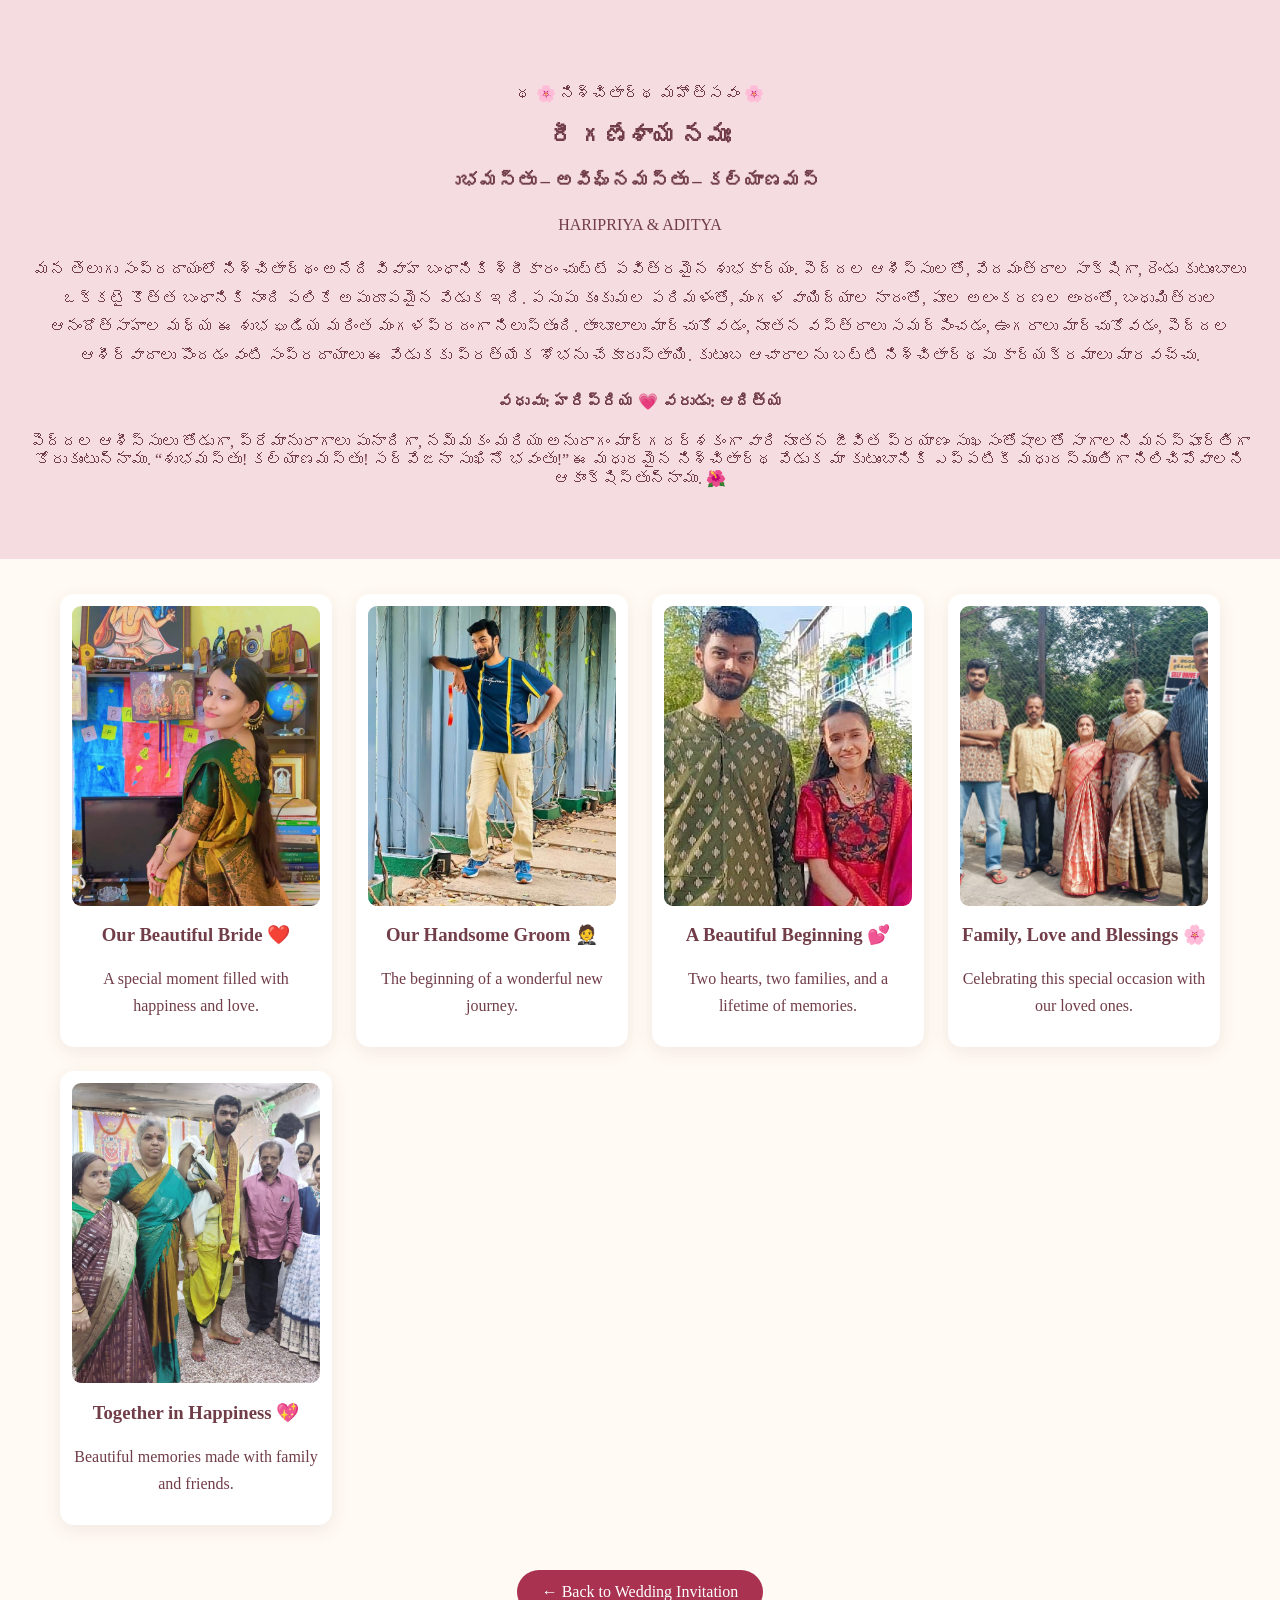
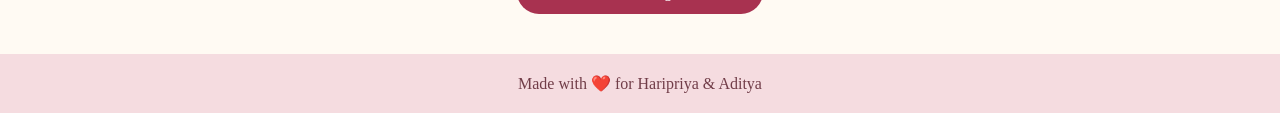
==== engagement.html @ fd654454 "Add engagement ceremony HTML layout This HTML file contains the layout and content for the engagemen" ====
<!DOCTYPE html>
<html lang="en">
<head>
    <meta charset="UTF-8">
    <meta name="viewport" content="width=device-width, initial-scale=1.0">

    <title>Engagement | Haripriya & Aditya</title>

    <style>
        * {
            box-sizing: border-box;
        }

        body {
            margin: 0;
            font-family: Georgia, "Times New Roman", serif;
            background: #fffaf3;
            color: #713d48;
        }

        header {
            text-align: center;
            padding: 55px 20px;
            background: #f5dce0;
        }

        header h1 {
            font-size: clamp(28px, 5vw, 44px);
            margin-bottom: 12px;
        }

        header p {
            line-height: 1.8;
        }

        .gallery {
            display: grid;
            grid-template-columns: repeat(
                auto-fit, minmax(230px, 1fr)
            );
            gap: 24px;
            max-width: 1200px;
            margin: auto;
            padding: 35px 20px;
        }

        .photo-card {
            background: white;
            border-radius: 14px;
            padding: 12px;
            box-shadow: 0 5px 18px #713d4818;
            overflow: hidden;
        }

        .photo-card img {
            width: 100%;
            height: 300px;
            object-fit: cover;
            border-radius: 9px;
            display: block;
            transition: transform 0.4s ease;
        }

        .photo-card:hover img {
            transform: scale(1.03);
        }

        .photo-card h3 {
            text-align: center;
        }

        .photo-card p {
            text-align: center;
            line-height: 1.7;
        }

        .back-button {
            display: block;
            width: fit-content;
            margin: 10px auto 40px;
            padding: 13px 25px;
            border-radius: 30px;
            background: #a83250;
            color: white;
            text-decoration: none;
        }

        footer {
            padding: 20px;
            text-align: center;
            background: #f5dce0;
        }
    </style>
</head>

<body>

<header>
    <h1></h1>థ 🌸 నిశ్చితార్థ మహోత్సవం 🌸</h1>
  <h2>రీ గణేశాయ నమః</h2>
    <h3>ుభమస్తు – అవిఘ్నమస్తు – కల్యాణమస్</h3>
    <p>HARIPRIYA & ADITYA</p>

    <p>


మన తెలుగు సంప్రదాయంలో నిశ్చితార్థం అనేది వివాహ బంధానికి శ్రీకారం చుట్టే పవిత్రమైన శుభకార్యం. పెద్దల ఆశీస్సులతో, వేదమంత్రాల సాక్షిగా, రెండు కుటుంబాలు ఒక్కటై కొత్త బంధానికి నాంది పలికే అపురూపమైన వేడుక ఇది.

పసుపు కుంకుమల పరిమళంతో, మంగళ వాయిద్యాల నాదంతో, పూల అలంకరణల అందంతో, బంధుమిత్రుల ఆనందోత్సాహాల మధ్య ఈ శుభ ఘడియ మరింత మంగళప్రదంగా నిలుస్తుంది.

తాంబూలాలు మార్చుకోవడం, నూతన వస్త్రాలు సమర్పించడం, ఉంగరాలు మార్చుకోవడం, పెద్దల ఆశీర్వాదాలు పొందడం వంటి సంప్రదాయాలు ఈ వేడుకకు ప్రత్యేక శోభను చేకూరుస్తాయి. కుటుంబ ఆచారాలను బట్టి నిశ్చితార్థపు కార్యక్రమాలు మారవచ్చు.

<h4>వధువు: హరిప్రియ 💗 వరుడు: ఆదిత్య </h4>

పెద్దల ఆశీస్సులు తోడుగా, ప్రేమానురాగాలు పునాదిగా, నమ్మకం మరియు అనురాగం మార్గదర్శకంగా వారి నూతన జీవిత ప్రయాణం సుఖసంతోషాలతో సాగాలని మనస్ఫూర్తిగా కోరుకుంటున్నాము.

“శుభమస్తు! కల్యాణమస్తు! సర్వేజనా సుఖినో భవంతు!”

ఈ మధురమైన నిశ్చితార్థ వేడుక మా కుటుంబానికి ఎప్పటికీ మధురస్మృతిగా నిలిచిపోవాలని ఆకాంక్షిస్తున్నాము. 🌺
    </p>
</header>

<section class="gallery">

    <div class="photo-card">
        <img src="./bride.jpeg" alt="Beautiful bride">
        <h3>Our Beautiful Bride ❤️</h3>
        <p>A special moment filled with happiness and love.</p>
    </div>

    <div class="photo-card">
        <img src="./groom.jpeg" alt="Handsome groom">
        <h3>Our Handsome Groom 🤵</h3>
        <p>The beginning of a wonderful new journey.</p>
    </div>

    <div class="photo-card">
        <img src="./together.jpeg" alt="Bride and groom">
        <h3>A Beautiful Beginning 💕</h3>
        <p>Two hearts, two families, and a lifetime of memories.</p>
    </div>

    <div class="photo-card">
        <img src="./family.jpeg" alt="Family memories">
        <h3>Family, Love and Blessings 🌸</h3>
        <p>Celebrating this special occasion with our loved ones.</p>
    </div>

    <div class="photo-card">
        <img src="./family2.jpeg" alt="Family celebration">
        <h3>Together in Happiness 💖</h3>
        <p>Beautiful memories made with family and friends.</p>
    </div>

</section>

<a class="back-button" href="./index.html">
    ← Back to Wedding Invitation
</a>

<footer>
    Made with ❤️ for Haripriya & Aditya
</footer>

</body>
</html>
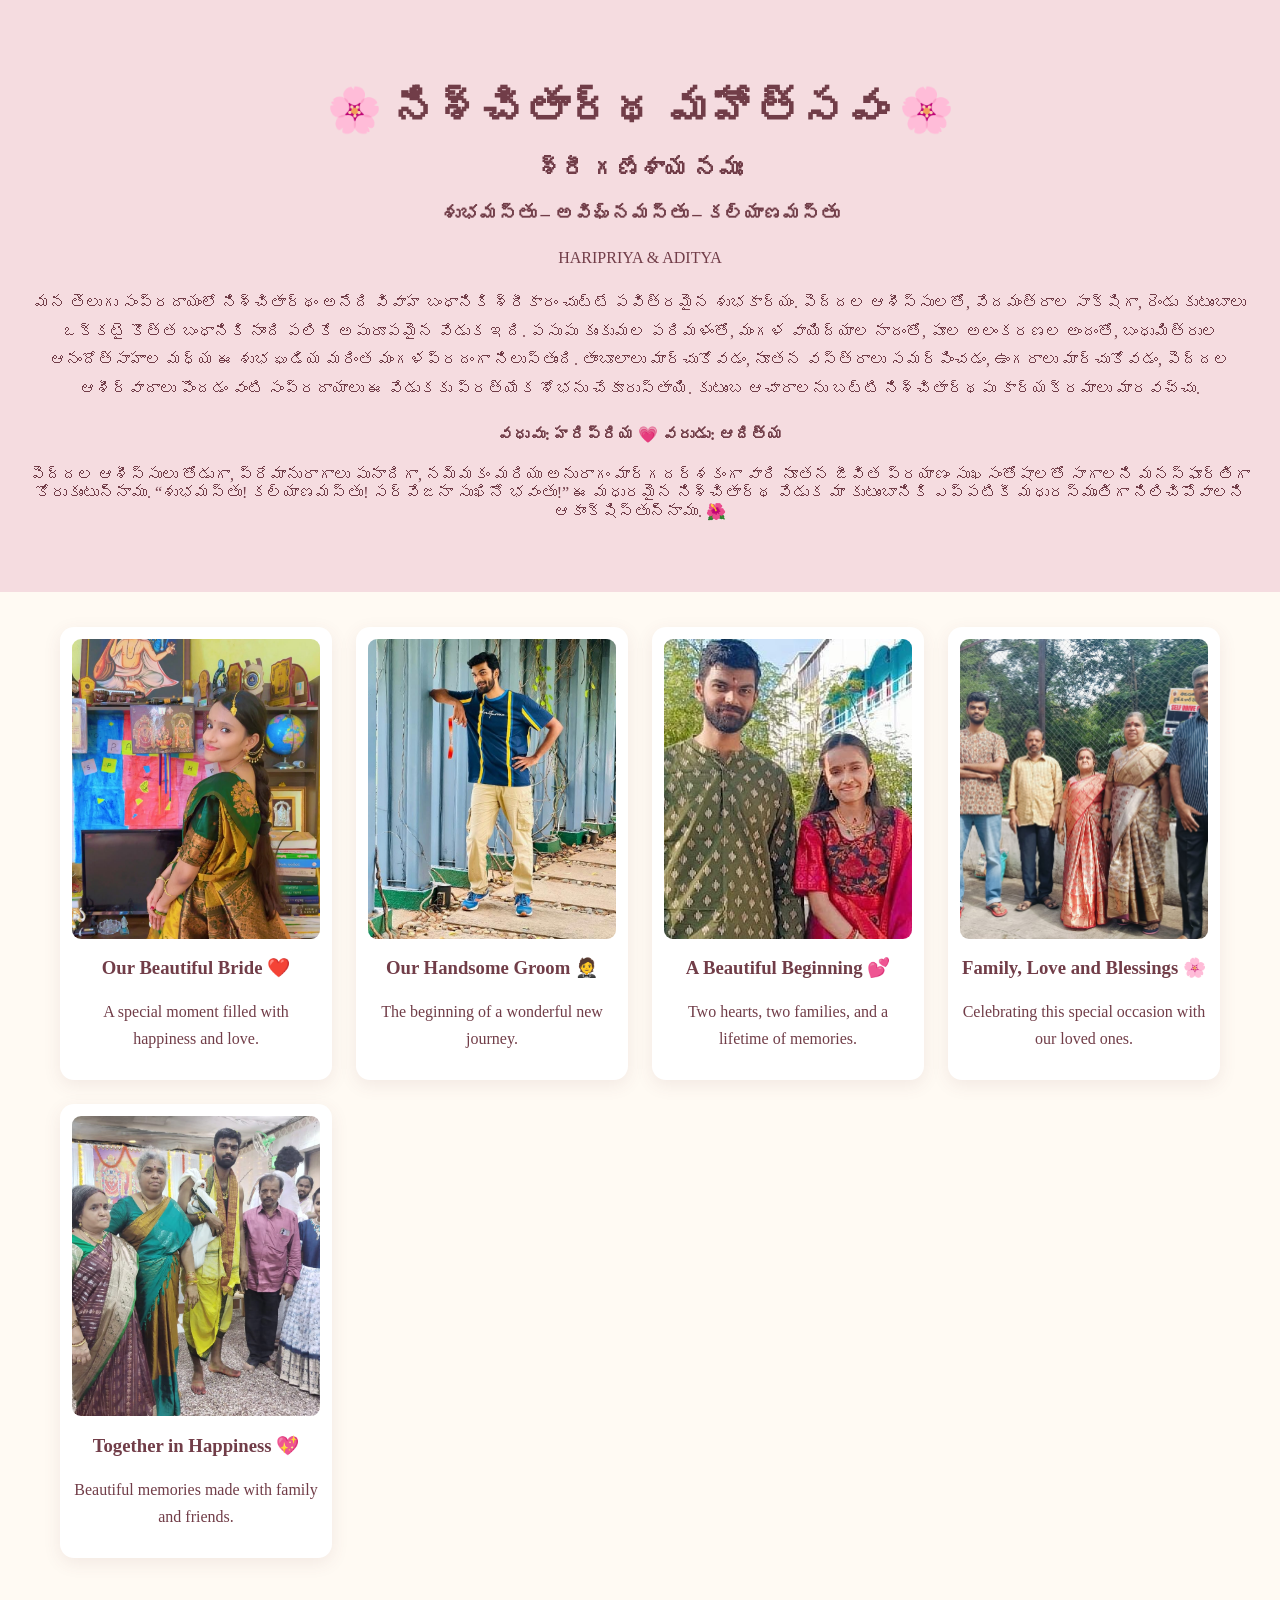
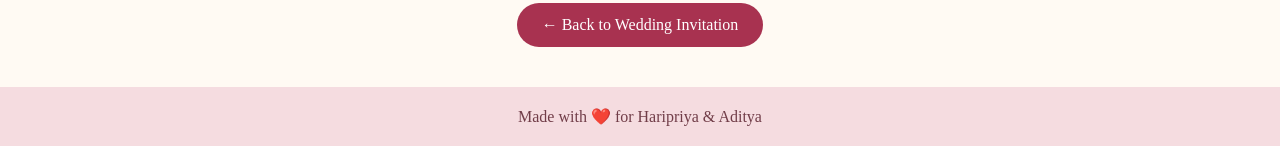
==== commit 361eb479: "Update header content in engagement.html" ====
--- a/engagement.html
+++ b/engagement.html
@@ -97,9 +97,9 @@
 <body>
 
 <header>
-    <h1></h1>థ 🌸 నిశ్చితార్థ మహోత్సవం 🌸</h1>
-  <h2>రీ గణేశాయ నమః</h2>
-    <h3>ుభమస్తు – అవిఘ్నమస్తు – కల్యాణమస్</h3>
+    <h1>🌸 నిశ్చితార్థ మహోత్సవం 🌸</h1>
+  <h2>శ్రీ గణేశాయ నమః</h2>
+    <h3>శుభమస్తు – అవిఘ్నమస్తు – కల్యాణమస్తు</h3>
     <p>HARIPRIYA & ADITYA</p>
 
     <p>
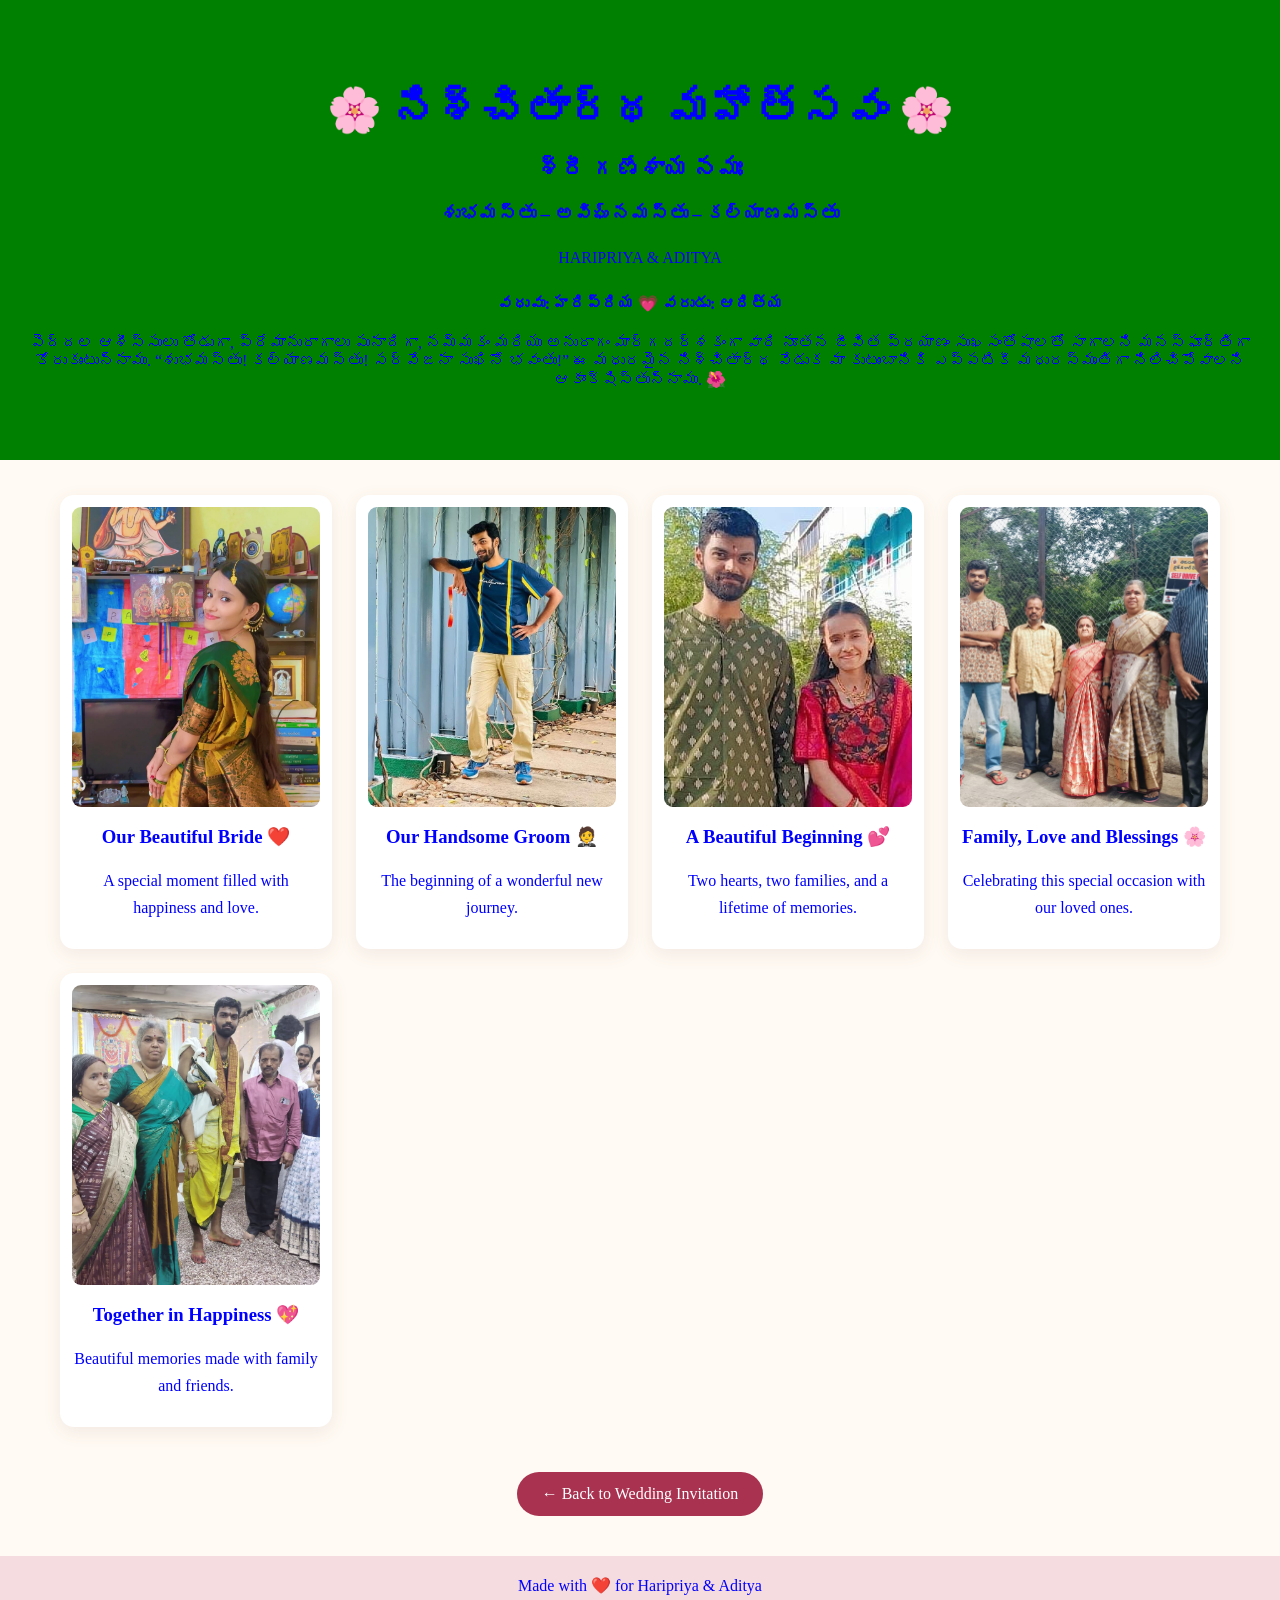
==== commit 56d2bec2: "Update engagement.html" ====
--- a/engagement.html
+++ b/engagement.html
@@ -16,13 +16,13 @@
             margin: 0;
             font-family: Georgia, "Times New Roman", serif;
             background: #fffaf3;
-            color: #713d48;
+            color: blue;
         }
 
         header {
             text-align: center;
             padding: 55px 20px;
-            background: #f5dce0;
+            background: green;
         }
 
         header h1 {
@@ -105,11 +105,6 @@
     <p>
 
 
-మన తెలుగు సంప్రదాయంలో నిశ్చితార్థం అనేది వివాహ బంధానికి శ్రీకారం చుట్టే పవిత్రమైన శుభకార్యం. పెద్దల ఆశీస్సులతో, వేదమంత్రాల సాక్షిగా, రెండు కుటుంబాలు ఒక్కటై కొత్త బంధానికి నాంది పలికే అపురూపమైన వేడుక ఇది.
-
-పసుపు కుంకుమల పరిమళంతో, మంగళ వాయిద్యాల నాదంతో, పూల అలంకరణల అందంతో, బంధుమిత్రుల ఆనందోత్సాహాల మధ్య ఈ శుభ ఘడియ మరింత మంగళప్రదంగా నిలుస్తుంది.
-
-తాంబూలాలు మార్చుకోవడం, నూతన వస్త్రాలు సమర్పించడం, ఉంగరాలు మార్చుకోవడం, పెద్దల ఆశీర్వాదాలు పొందడం వంటి సంప్రదాయాలు ఈ వేడుకకు ప్రత్యేక శోభను చేకూరుస్తాయి. కుటుంబ ఆచారాలను బట్టి నిశ్చితార్థపు కార్యక్రమాలు మారవచ్చు.
 
 <h4>వధువు: హరిప్రియ 💗 వరుడు: ఆదిత్య </h4>
 
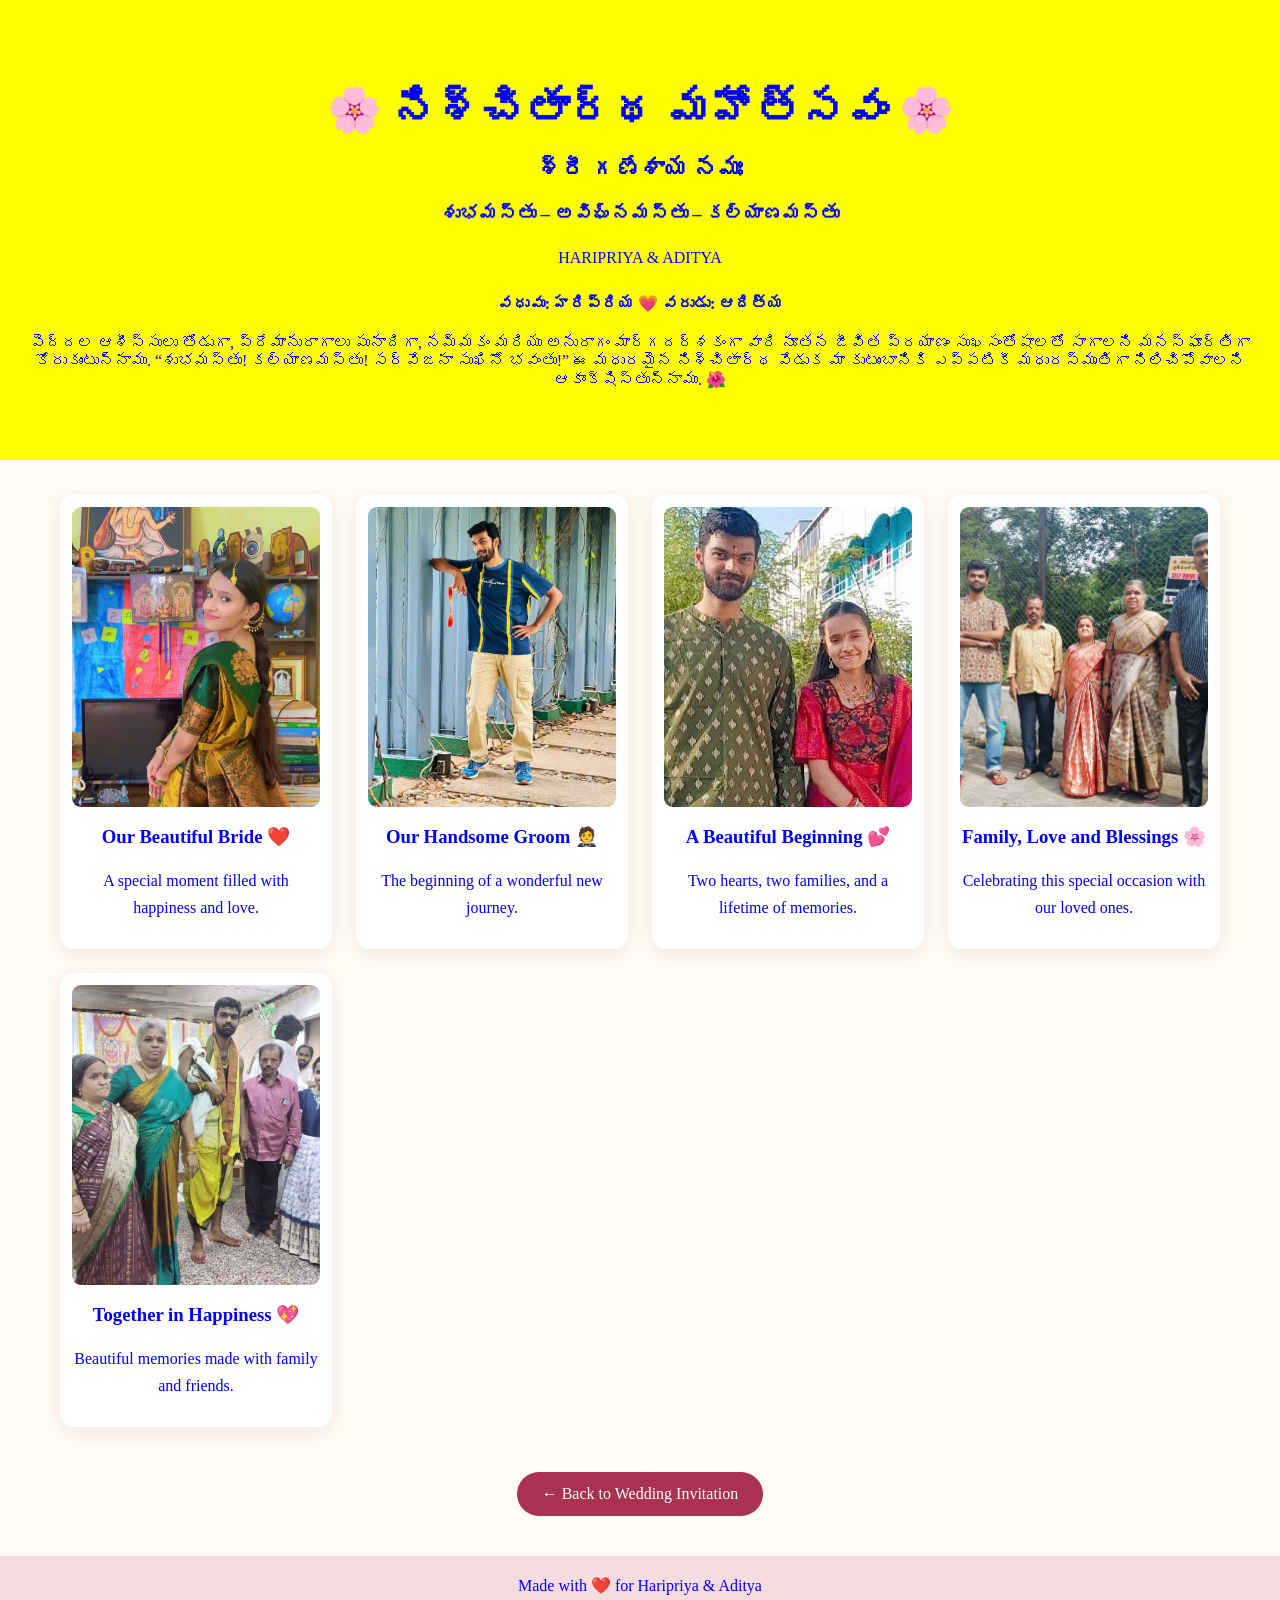
==== commit dc4c5384: "Change header background color from green to yellow" ====
--- a/engagement.html
+++ b/engagement.html
@@ -22,7 +22,7 @@
         header {
             text-align: center;
             padding: 55px 20px;
-            background: green;
+            background: yellow;
         }
 
         header h1 {
